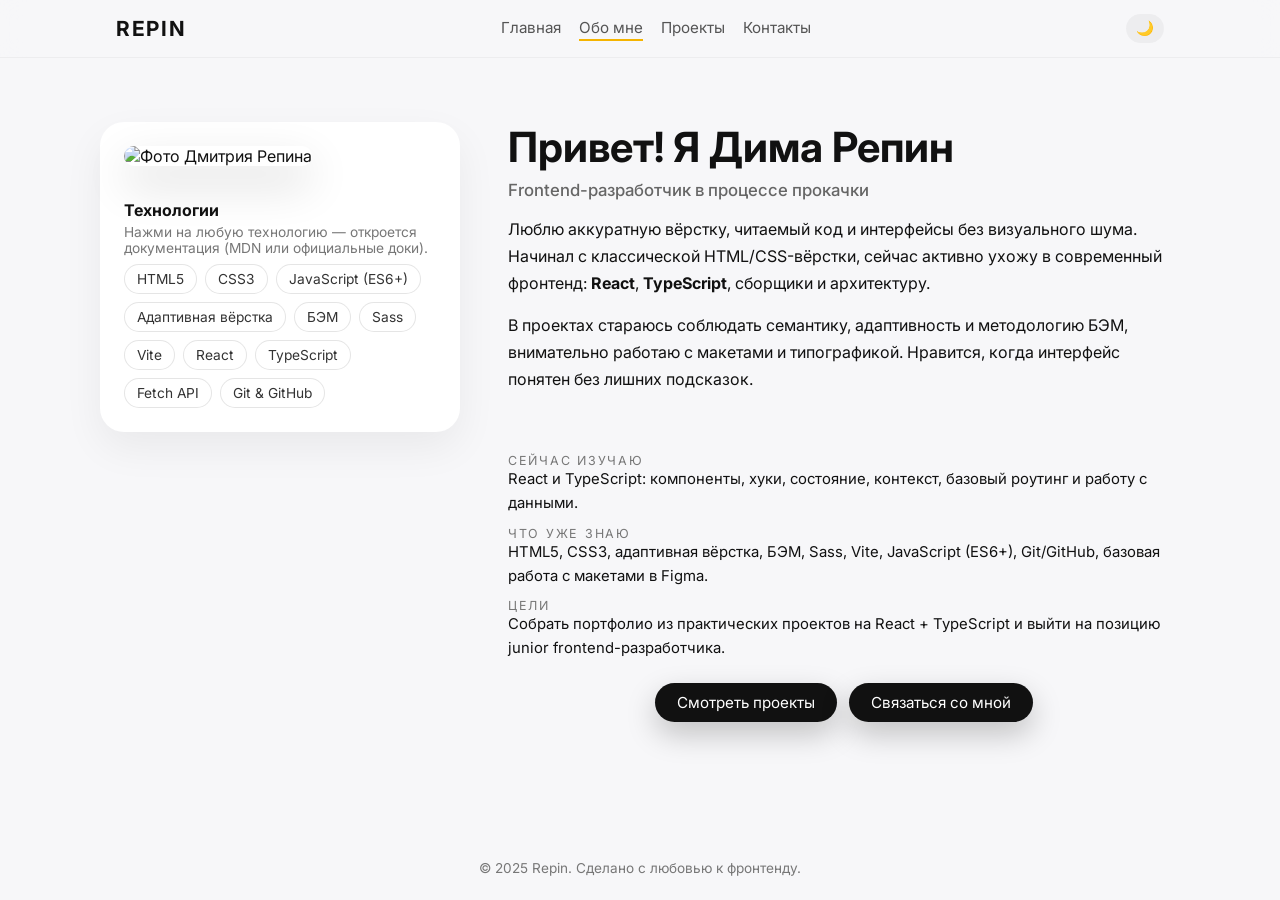
==== about.html @ 79ed7782 "Первая версия сайта + тёмная тема + адаптив" ====
<!DOCTYPE html>
<html lang="ru">
<head>
  <meta charset="UTF-8" />
  <meta name="viewport" content="width=device-width, initial-scale=1.0" />
  <title>Обо мне — Repin</title>

  <script src="script.js"></script>

  <link rel="stylesheet" href="style.css" />
  <link href="https://fonts.googleapis.com/css2?family=Inter:wght@400;600&display=swap" rel="stylesheet" />
</head>
<body>
  <header>
    <nav>
      <a href="index.html" class="logo">Repin</a>
      <div class="nav-links">
        <a href="index.html" class="nav-link">Главная</a>
        <a href="about.html" class="nav-link active">Обо мне</a>
        <a href="projects.html" class="nav-link">Проекты</a>
        <a href="contacts.html" class="nav-link">Контакты</a>
      </div>
      <button class="theme-toggle" aria-label="Переключить тему">🌙</button>
    </nav>
  </header>

  <main>
    <section class="about-section">
      <div class="about-inner">
        <!-- Левая колонка: карточка с фото и стеком -->
        <div class="about-left">
          <div class="about-card reveal">
            <div class="about-photo-wrapper">
              <img src="images/photo2.jpg" alt="Фото Дмитрия Репина" class="profile-photo" />
            </div>

            <div class="tech-block">
              <h3>Технологии</h3>
              <p class="tech-note">
                Нажми на любую технологию — откроется документация (MDN или официальные доки).
              </p>
              <ul class="tech-list">
                <li><a class="tech-pill" href="https://developer.mozilla.org/en-US/docs/Web/HTML" target="_blank">HTML5</a></li>
                <li><a class="tech-pill" href="https://developer.mozilla.org/en-US/docs/Web/CSS" target="_blank">CSS3</a></li>
                <li><a class="tech-pill" href="https://developer.mozilla.org/en-US/docs/Web/JavaScript" target="_blank">JavaScript (ES6+)</a></li>
                <li><a class="tech-pill" href="https://developer.mozilla.org/en-US/docs/Web/CSS/CSS_media_queries/Using_media_queries" target="_blank">Адаптивная вёрстка</a></li>
                <li><a class="tech-pill" href="https://en.bem.info/methodology/" target="_blank">БЭМ</a></li>
                <li><a class="tech-pill" href="https://sass-lang.com/guide" target="_blank">Sass</a></li>
                <li><a class="tech-pill" href="https://vitejs.dev/guide/" target="_blank">Vite</a></li>
                <li><a class="tech-pill" href="https://react.dev/learn" target="_blank">React</a></li>
                <li><a class="tech-pill" href="https://www.typescriptlang.org/docs/" target="_blank">TypeScript</a></li>
                <li><a class="tech-pill" href="https://developer.mozilla.org/en-US/docs/Web/API/Fetch_API" target="_blank">Fetch API</a></li>
                <li><a class="tech-pill" href="https://developer.mozilla.org/en-US/docs/Learn/Tools_and_testing/GitHub" target="_blank">Git &amp; GitHub</a></li>
              </ul>
            </div>
          </div>
        </div>

        <!-- Правая колонка: текст -->
        <div class="about-text">
          <h1 class="reveal">Привет! Я Дима Репин</h1>
          <h2 class="reveal">Frontend-разработчик в процессе прокачки</h2>

          <p class="reveal">
            Люблю аккуратную вёрстку, читаемый код и интерфейсы без визуального шума.
            Начинал с классической HTML/CSS-вёрстки, сейчас активно ухожу в
            современный фронтенд: <strong>React</strong>, <strong>TypeScript</strong>,
            сборщики и архитектуру.
          </p>

          <p class="reveal">
            В проектах стараюсь соблюдать семантику, адаптивность и методологию БЭМ,
            внимательно работаю с макетами и типографикой. Нравится, когда интерфейс
            понятен без лишних подсказок.
          </p>

          <ul class="about-list reveal">
            <li>
              <span class="about-label">Сейчас изучаю</span>
              <span class="about-value">
                React и TypeScript: компоненты, хуки, состояние, контекст,
                базовый роутинг и работу с данными.
              </span>
            </li>
            <li>
              <span class="about-label">Что уже знаю</span>
              <span class="about-value">
                HTML5, CSS3, адаптивная вёрстка, БЭМ, Sass, Vite,
                JavaScript (ES6+), Git/GitHub, базовая работа с макетами в Figma.
              </span>
            </li>
            <li>
              <span class="about-label">Цели</span>
              <span class="about-value">
                Собрать портфолио из практических проектов на React + TypeScript и выйти
                на позицию junior frontend-разработчика.
              </span>
            </li>
          </ul>

          <!-- Кнопки по центру -->
          <div class="about-actions reveal centered-actions">
            <a href="projects.html" class="btn">Смотреть проекты</a>
            <a href="contacts.html" class="btn">Связаться со мной</a>
          </div>
        </div>
      </div>
    </section>
  </main>

  <footer>
    <p>© 2025 Repin. Сделано с любовью к фронтенду.</p>
  </footer>
</body>
</html>
---- style.css ----
/* 🌿 Базовые стили */
* {
  margin: 0;
  padding: 0;
  box-sizing: border-box;
}

html {
  scroll-behavior: smooth;
}

body {
  font-family: "Inter", system-ui, -apple-system, BlinkMacSystemFont, sans-serif;
  background: #f7f7f9;
  color: #111;
  display: flex;
  flex-direction: column;
  min-height: 100vh;
  transition: background 0.5s ease, color 0.5s ease;
}

/* лёгкая смена фона при скролле */
body.scrolled {
  background: radial-gradient(circle at top, #f0f4ff 0, #f7f7f9 45%, #f7f7f9 100%);
}

/* Тёмная тема */
html.dark body {
  background: #05060a;
  color: #f5f5f5;
}

/* Контейнер */
.container {
  max-width: 1080px;
  margin: 0 auto;
  padding: 0 16px;
}

/* Шапка */
header {
  position: sticky;
  top: 0;
  z-index: 20;
  background: rgba(247, 247, 249, 0.9);
  backdrop-filter: blur(12px);
  border-bottom: 1px solid rgba(0, 0, 0, 0.04);
  transition: box-shadow 0.3s ease, background 0.3s ease, border-color 0.3s ease;
}

html.dark header {
  background: rgba(5, 6, 10, 0.9);
  border-color: rgba(255, 255, 255, 0.04);
}

header.scrolled {
  box-shadow: 0 10px 30px rgba(0, 0, 0, 0.1);
}

nav {
  max-width: 1080px;
  margin: 0 auto;
  padding: 14px 16px;
  display: flex;
  align-items: center;
  justify-content: space-between;
  gap: 12px;
}

.logo {
  font-weight: 700;
  font-size: 1.3rem;
  text-decoration: none;
  color: inherit;
  letter-spacing: 0.08em;
  text-transform: uppercase;
}

.nav-links {
  display: flex;
  gap: 18px;
  align-items: center;
}

.nav-link {
  text-decoration: none;
  color: #555;
  font-size: 0.95rem;
  position: relative;
  padding-bottom: 2px;
  transition: color 0.2s ease, opacity 0.2s ease;
}

html.dark .nav-link {
  color: #ccc;
}

.nav-link::after {
  content: "";
  position: absolute;
  left: 0;
  bottom: -2px;
  width: 0;
  height: 2px;
  background-color: #f5b400;
  transition: width 0.2s ease;
}

.nav-link:hover {
  color: #111;
}

html.dark .nav-link:hover {
  color: #fff;
}

.nav-link:hover::after,
.nav-link.active::after {
  width: 100%;
}

.theme-toggle {
  border: none;
  background: rgba(0, 0, 0, 0.04);
  border-radius: 999px;
  padding: 6px 10px;
  cursor: pointer;
  font-size: 0.9rem;
  transition: background 0.2s ease, transform 0.1s ease;
}

html.dark .theme-toggle {
  background: rgba(255, 255, 255, 0.06);
  color: #f5f5f5;
}

.theme-toggle:hover {
  transform: translateY(-1px);
}

/* Главный контент */
main {
  flex: 1;
}

/* HERO */
.hero-section {
  padding: 64px 16px 40px;
}

.hero-inner {
  max-width: 1080px;
  margin: 0 auto;
  display: grid;
  grid-template-columns: minmax(0, 1.1fr) minmax(0, 1.4fr);
  gap: 40px;
  align-items: center;
}

.hero-photo-wrapper {
  display: flex;
  justify-content: center;
}

.hero-label {
  font-size: 0.85rem;
  letter-spacing: 0.16em;
  text-transform: uppercase;
  color: #777;
  margin-bottom: 10px;
}

html.dark .hero-label {
  color: #aaa;
}

.hero-title {
  font-size: clamp(2.1rem, 3vw + 1rem, 2.8rem);
  margin-bottom: 10px;
}

.hero-subtitle {
  max-width: 560px;
  font-size: 0.98rem;
  line-height: 1.7;
  color: #555;
  margin-bottom: 20px;
}

html.dark .hero-subtitle {
  color: #cfcfcf;
}

.hero-actions {
  display: flex;
  gap: 12px;
  flex-wrap: wrap;
}

/* ОБО МНЕ СТРАНИЦА */
.about-section {
  padding: 64px 16px 48px;
}

.about-inner {
  max-width: 1080px;
  margin: 0 auto;
  display: grid;
  grid-template-columns: 360px minmax(0, 1fr);
  gap: 48px;
  align-items: flex-start;
}

.about-left {
  display: flex;
}

.about-card {
  width: 100%;
  background: #fff;
  border-radius: 24px;
  padding: 24px;
  box-shadow: 0 16px 40px rgba(0, 0, 0, 0.06);
  display: flex;
  flex-direction: column;
  gap: 18px;
}

html.dark .about-card {
  background: #11131b;
  box-shadow: 0 20px 50px rgba(0, 0, 0, 0.9);
}

.about-photo-wrapper {
  margin: 0 0 16px 0;
}

.profile-photo {
  width: 100%;
  max-width: 100%;
  border-radius: 18px;
  object-fit: cover;
  box-shadow: 0 18px 45px rgba(0, 0, 0, 0.16);
  animation: float 10s ease-in-out infinite;
}

/* лёгкая «плавающая» анимация фото */
@keyframes float {
  0%, 100% {
    transform: translateY(0);
  }
  50% {
    transform: translateY(-6px);
  }
}

.about-text h1 {
  font-size: clamp(2rem, 2.6vw + 1.3rem, 2.6rem);
  margin-bottom: 8px;
}

.about-text h2 {
  font-size: 1.05rem;
  font-weight: 500;
  color: #666;
  margin-bottom: 16px;
}

html.dark .about-text h2 {
  color: #aaa;
}

.about-text p {
  margin-bottom: 14px;
  line-height: 1.7;
}

.about-list {
  list-style: none;
  margin: 60px 0 22px;
  display: flex;
  flex-direction: column;
  gap: 10px;
}

.about-label {
  font-size: 0.78rem;
  text-transform: uppercase;
  letter-spacing: 0.14em;
  color: #777;
  display: block;
}

html.dark .about-label {
  color: #9a9a9a;
}

.about-value {
  font-size: 0.93rem;
  line-height: 1.6;
}

/* Технологии */
.tech-block h3 {
  font-size: 1rem;
  margin-bottom: 4px;
}

.tech-note {
  font-size: 0.86rem;
  color: #777;
  margin-bottom: 8px;
}

html.dark .tech-note {
  color: #b4b4b4;
}

.tech-list {
  list-style: none;
  display: flex;
  flex-wrap: wrap;
  gap: 8px;
}

.tech-pill {
  display: inline-flex;
  align-items: center;
  justify-content: center;
  padding: 6px 12px;
  border-radius: 999px;
  border: 1px solid rgba(0, 0, 0, 0.1);
  background: #fff;
  font-size: 0.86rem;
  text-decoration: none;
  color: #333;
  transition: background 0.2s ease, transform 0.1s ease, box-shadow 0.2s ease;
}

.tech-pill:hover {
  transform: translateY(-1px);
  background: #111;
  color: #fff;
  box-shadow: 0 10px 26px rgba(0, 0, 0, 0.18);
}

html.dark .tech-pill {
  background: #151720;
  border-color: rgba(255, 255, 255, 0.1);
  color: #e5e5e5;
}

html.dark .tech-pill:hover {
  background: #f5b400;
  color: #111;
}

/* Кнопки */
.btn {
  display: inline-flex;
  align-items: center;
  justify-content: center;
  padding: 10px 22px;
  border-radius: 999px;
  background: #111;
  color: #fff;
  border: none;
  text-decoration: none;
  font-size: 0.95rem;
  cursor: pointer;
  transition: transform 0.15s ease, box-shadow 0.2s ease, background 0.2s ease;
  box-shadow: 0 12px 30px rgba(0, 0, 0, 0.22);
}

.btn:hover {
  transform: translateY(-1px);
  box-shadow: 0 18px 40px rgba(0, 0, 0, 0.26);
}

html.dark .btn {
  background: #f5b400;
  color: #111;
  box-shadow: 0 12px 30px rgba(245, 180, 0, 0.35);
}

html.dark .btn:hover {
  background: #ffd35a;
}

.about-actions,
.page-actions {
  margin-top: 16px;
  display: flex;
  gap: 12px;
  flex-wrap: wrap;
}

/* центрируем кнопки на about */
.centered-actions {
  justify-content: center;
}

/* Общие заголовки */
.section-title {
  font-size: 1.7rem;
  margin-bottom: 8px;
}

.section-subtitle {
  font-size: 0.98rem;
  color: #666;
  margin-bottom: 26px;
}

html.dark .section-subtitle {
  color: #a9a9a9;
}

/* ЧЕМ МОГУ БЫТЬ ПОЛЕЗЕН */
.services-section {
  padding: 40px 0 60px;
}

.services-grid {
  display: grid;
  grid-template-columns: repeat(auto-fit, minmax(240px, 1fr));
  gap: 18px;
}

.service-card {
  background: #fff;
  border-radius: 18px;
  padding: 18px 18px 16px;
  box-shadow: 0 10px 26px rgba(0, 0, 0, 0.06);
  transition: transform 0.2s ease, box-shadow 0.2s ease, background 0.25s ease;
}

.service-card h3 {
  font-size: 1rem;
  margin-bottom: 6px;
}

.service-card p {
  font-size: 0.9rem;
  color: #555;
}

.service-card:hover {
  transform: translateY(-4px);
  box-shadow: 0 18px 40px rgba(0, 0, 0, 0.1);
}

html.dark .service-card {
  background: #11131b;
  box-shadow: 0 14px 34px rgba(0, 0, 0, 0.85);
}

html.dark .service-card p {
  color: #d1d1d1;
}

/* ПРОЕКТЫ */
.projects-section {
  padding: 64px 0 60px;
}

.projects-grid {
  max-width: 1080px;
  margin: 0 auto;
  padding: 0 16px 8px;
  display: grid;
  grid-template-columns: repeat(auto-fit, minmax(260px, 1fr));
  gap: 18px;
}

.project-card {
  background: #fff;
  border-radius: 18px;
  padding: 18px 18px 16px;
  box-shadow: 0 10px 26px rgba(0, 0, 0, 0.06);
  display: flex;
  flex-direction: column;
  gap: 8px;
  transition: transform 0.2s ease, box-shadow 0.2s ease, background 0.25s ease;
}

.project-card h3 {
  font-size: 1rem;
}

.project-card p {
  font-size: 0.9rem;
  color: #555;
}

.project-link {
  font-size: 0.9rem;
  text-decoration: none;
  color: #111;
  margin-top: 4px;
  display: inline-flex;
  align-items: center;
  gap: 6px;
}

.project-link::after {
  content: "↗";
  font-size: 0.85em;
  opacity: 0.7;
}

.project-card:hover {
  transform: translateY(-4px) translateZ(0);
  box-shadow: 0 18px 40px rgba(0, 0, 0, 0.1);
}

html.dark .project-card {
  background: #11131b;
  box-shadow: 0 14px 34px rgba(0, 0, 0, 0.85);
}

html.dark .project-card p {
  color: #d1d1d1;
}

/* КОНТАКТЫ */
.contacts-section {
  padding: 64px 0 40px;
}

.contact-form {
  display: flex;
  flex-direction: column;
  gap: 18px;
  max-width: 700px;
  margin: 26px auto 10px;
  padding: 20px 18px 18px;
  border-radius: 20px;
  background: #fff;
  box-shadow: 0 14px 34px rgba(0, 0, 0, 0.08);
  transition: transform 0.25s ease, box-shadow 0.25s ease, background 0.25s ease;
}

.contact-form.sent {
  transform: translateY(-2px);
  box-shadow: 0 20px 46px rgba(0, 0, 0, 0.12);
}

html.dark .contact-form {
  background: #10121b;
  box-shadow: 0 18px 40px rgba(0, 0, 0, 0.9);
}

.form-row {
  display: grid;
  grid-template-columns: repeat(2, minmax(0, 1fr));
  gap: 16px;
}

.form-field {
  display: flex;
  flex-direction: column;
  gap: 6px;
}

.form-field label {
  font-size: 0.85rem;
  color: #666;
}

html.dark .form-field label {
  color: #b9b9b9;
}

input,
textarea,
select {
  font-family: inherit;
  font-size: 0.95rem;
  padding: 9px 11px;
  border-radius: 12px;
  border: 1px solid rgba(0, 0, 0, 0.08);
  background: #fafafa;
  outline: none;
  transition: border-color 0.18s ease, box-shadow 0.18s ease, background 0.18s ease, transform 0.1s ease;
}

textarea {
  resize: vertical;
  min-height: 150px;
}

html.dark input,
html.dark textarea,
html.dark select {
  background: #171a24;
  border-color: rgba(255, 255, 255, 0.06);
  color: #f5f5f5;
}

input:focus,
textarea:focus,
select:focus {
  border-color: #f5b400;
  box-shadow: 0 0 0 1px rgba(245, 180, 0, 0.4);
  transform: translateY(-1px);
}

/* чекбокс и футер формы */
.form-footer {
  display: flex;
  justify-content: space-between;
  gap: 14px;
  align-items: center;
  flex-wrap: wrap;
  margin-top: 4px;
}

.checkbox-label {
  display: inline-flex;
  align-items: center;
  gap: 8px;
  font-size: 0.85rem;
  color: #666;
}

html.dark .checkbox-label {
  color: #bcbcbc;
}

.checkbox-label input {
  width: 16px;
  height: 16px;
  margin: 0;
}

.form-status {
  font-size: 0.86rem;
  color: #0a7c3a;
  min-height: 1em;
  margin-top: -4px;
}

html.dark .form-status {
  color: #6de39b;
}

/* Соцсети */
.social-links {
  margin-top: 24px;
  display: flex;
  gap: 14px;
  flex-wrap: wrap;
  justify-content: center;
}

.social-links a {
  font-size: 0.92rem;
  text-decoration: none;
  color: #555;
  padding: 6px 10px;
  border-radius: 999px;
  border: 1px solid rgba(0, 0, 0, 0.06);
  transition: background 0.2s ease, transform 0.1s ease, border-color 0.2s ease;
}

.social-links a:hover {
  background: #111;
  color: #fff;
  transform: translateY(-1px);
  border-color: transparent;
}

html.dark .social-links a {
  color: #d4d4d4;
  border-color: rgba(255, 255, 255, 0.07);
}

html.dark .social-links a:hover {
  background: #f5b400;
  color: #111;
}

/* Подвал */
footer {
  padding: 20px 16px 24px;
  text-align: center;
  font-size: 0.85rem;
  color: #777;
}

html.dark footer {
  color: #9d9d9d;
}

/* Reveal-анимация (минималистичная) */
.reveal {
  opacity: 0;
  transform: translateY(16px);
  transition: opacity 0.5s ease-out, transform 0.5s ease-out;
}

.reveal.visible {
  opacity: 1;
  transform: translateY(0);
}

/* Адаптив */
@media (max-width: 900px) {
  .about-inner,
  .hero-inner {
    grid-template-columns: minmax(0, 1fr);
    text-align: left;
  }

  .about-left {
    order: -1;
  }

  .profile-photo {
    margin-bottom: 10px;
  }
}

@media (max-width: 720px) {
  nav {
    padding-inline: 10px;
  }

  .nav-links {
    gap: 12px;
    flex-wrap: wrap;
    justify-content: flex-end;
  }

  .hero-section {
    padding-top: 52px;
  }

  .hero-subtitle {
    max-width: 100%;
  }

  .projects-grid {
    padding-inline: 12px;
  }

  .contact-form {
    padding-inline: 14px;
  }

  .form-row {
    grid-template-columns: minmax(0, 1fr);
  }

  /* было align-items: flex-start; — меняем на центр + растягиваем кнопку */
  .form-footer {
    flex-direction: column;
    align-items: center;
    width: 100%;
  }

  .form-footer .btn {
    width: 100%;          /* кнопка во всю ширину формы */
    justify-content: center;
  }
  .page-actions {
    display: flex;
    justify-content: center;
    width: 100%;
    padding: 0 10px;
  }

  .page-actions .btn {
    width: 100%;
    justify-content: center;
  }
}
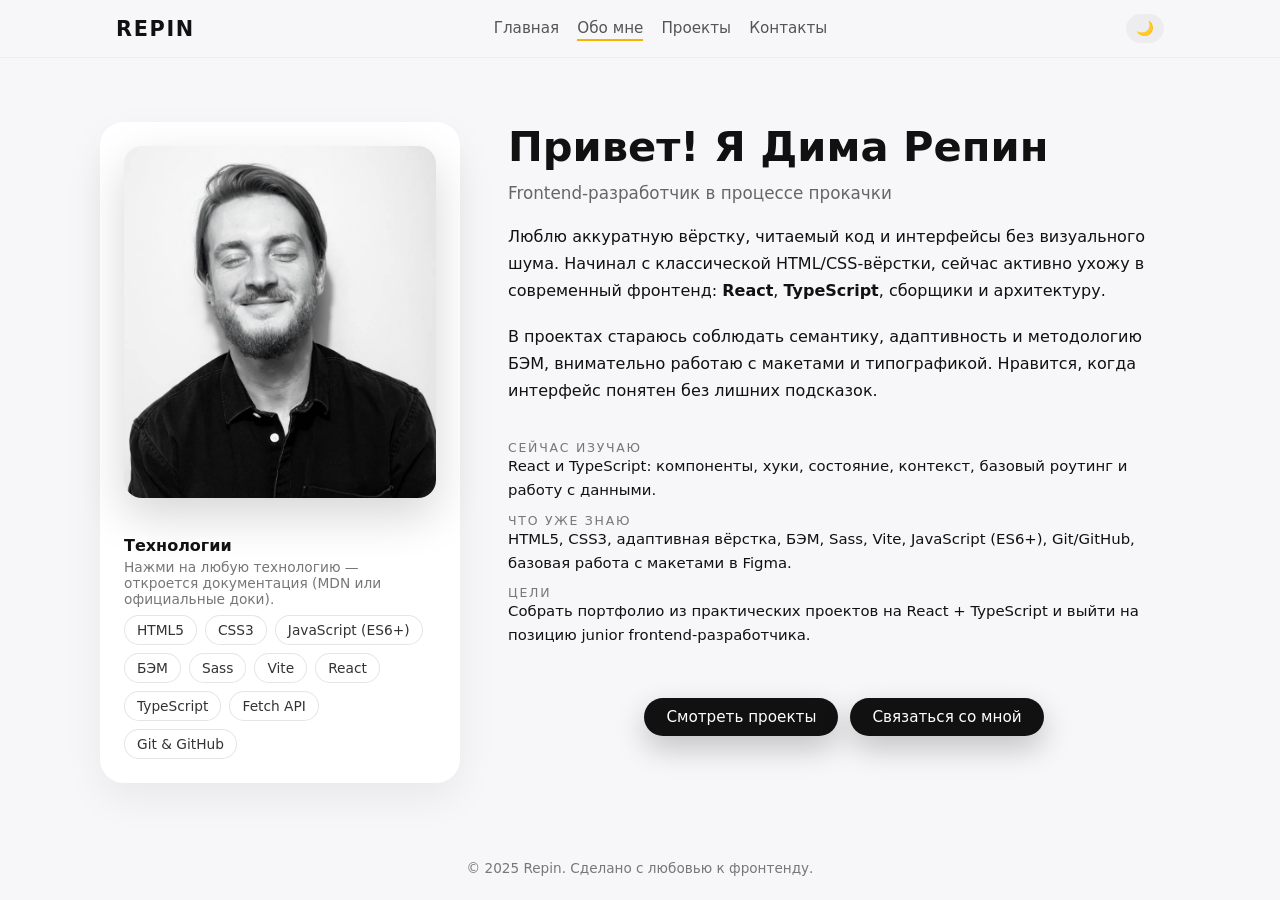
==== commit 5cb43340: "fix: unify button layout across pages and center project action button" ====
--- a/about.html
+++ b/about.html
@@ -2,18 +2,26 @@
 <html lang="ru">
 <head>
   <meta charset="UTF-8" />
-  <meta name="viewport" content="width=device-width, initial-scale=1.0" />
   <title>Обо мне — Repin</title>
+  <meta name="viewport" content="width=device-width, initial-scale=1" />
 
-  <script src="script.js"></script>
+  <script>
+    (function () {
+      try {
+        const stored = localStorage.getItem('theme');
+        if (stored === 'dark') {
+          document.documentElement.classList.add('dark');
+        }
+      } catch (e) {}
+    })();
+  </script>
 
   <link rel="stylesheet" href="style.css" />
-  <link href="https://fonts.googleapis.com/css2?family=Inter:wght@400;600&display=swap" rel="stylesheet" />
 </head>
 <body>
   <header>
     <nav>
-      <a href="index.html" class="logo">Repin</a>
+      <a href="index.html" class="logo">REPIN</a>
       <div class="nav-links">
         <a href="index.html" class="nav-link">Главная</a>
         <a href="about.html" class="nav-link active">Обо мне</a>
@@ -27,79 +35,67 @@
   <main>
     <section class="about-section">
       <div class="about-inner">
-        <!-- Левая колонка: карточка с фото и стеком -->
         <div class="about-left">
-          <div class="about-card reveal">
+          <div class="about-card">
             <div class="about-photo-wrapper">
-              <img src="images/photo2.jpg" alt="Фото Дмитрия Репина" class="profile-photo" />
+              <img src="images/photo2.jpg" alt="Дима Репин" class="profile-photo" />
             </div>
 
             <div class="tech-block">
               <h3>Технологии</h3>
-              <p class="tech-note">
-                Нажми на любую технологию — откроется документация (MDN или официальные доки).
-              </p>
+              <p class="tech-note">Нажми на любую технологию — откроется документация (MDN или официальные доки).</p>
               <ul class="tech-list">
-                <li><a class="tech-pill" href="https://developer.mozilla.org/en-US/docs/Web/HTML" target="_blank">HTML5</a></li>
-                <li><a class="tech-pill" href="https://developer.mozilla.org/en-US/docs/Web/CSS" target="_blank">CSS3</a></li>
-                <li><a class="tech-pill" href="https://developer.mozilla.org/en-US/docs/Web/JavaScript" target="_blank">JavaScript (ES6+)</a></li>
-                <li><a class="tech-pill" href="https://developer.mozilla.org/en-US/docs/Web/CSS/CSS_media_queries/Using_media_queries" target="_blank">Адаптивная вёрстка</a></li>
-                <li><a class="tech-pill" href="https://en.bem.info/methodology/" target="_blank">БЭМ</a></li>
-                <li><a class="tech-pill" href="https://sass-lang.com/guide" target="_blank">Sass</a></li>
-                <li><a class="tech-pill" href="https://vitejs.dev/guide/" target="_blank">Vite</a></li>
-                <li><a class="tech-pill" href="https://react.dev/learn" target="_blank">React</a></li>
-                <li><a class="tech-pill" href="https://www.typescriptlang.org/docs/" target="_blank">TypeScript</a></li>
-                <li><a class="tech-pill" href="https://developer.mozilla.org/en-US/docs/Web/API/Fetch_API" target="_blank">Fetch API</a></li>
-                <li><a class="tech-pill" href="https://developer.mozilla.org/en-US/docs/Learn/Tools_and_testing/GitHub" target="_blank">Git &amp; GitHub</a></li>
+                <li><a class="tech-pill" href="https://developer.mozilla.org/ru/docs/Web/HTML" target="_blank" rel="noreferrer">HTML5</a></li>
+                <li><a class="tech-pill" href="https://developer.mozilla.org/ru/docs/Web/CSS" target="_blank" rel="noreferrer">CSS3</a></li>
+                <li><a class="tech-pill" href="https://developer.mozilla.org/ru/docs/Web/JavaScript" target="_blank" rel="noreferrer">JavaScript (ES6+)</a></li>
+                <li><a class="tech-pill" href="https://en.bem.info/methodology/" target="_blank" rel="noreferrer">БЭМ</a></li>
+                <li><a class="tech-pill" href="https://sass-lang.com/guide/" target="_blank" rel="noreferrer">Sass</a></li>
+                <li><a class="tech-pill" href="https://vitejs.dev/guide/" target="_blank" rel="noreferrer">Vite</a></li>
+                <li><a class="tech-pill" href="https://react.dev/learn" target="_blank" rel="noreferrer">React</a></li>
+                <li><a class="tech-pill" href="https://www.typescriptlang.org/docs/handbook/intro.html" target="_blank" rel="noreferrer">TypeScript</a></li>
+                <li><a class="tech-pill" href="https://developer.mozilla.org/ru/docs/Web/API/Fetch_API" target="_blank" rel="noreferrer">Fetch API</a></li>
+                <li><a class="tech-pill" href="https://docs.github.com" target="_blank" rel="noreferrer">Git &amp; GitHub</a></li>
               </ul>
             </div>
           </div>
         </div>
 
-        <!-- Правая колонка: текст -->
         <div class="about-text">
           <h1 class="reveal">Привет! Я Дима Репин</h1>
           <h2 class="reveal">Frontend-разработчик в процессе прокачки</h2>
 
           <p class="reveal">
-            Люблю аккуратную вёрстку, читаемый код и интерфейсы без визуального шума.
-            Начинал с классической HTML/CSS-вёрстки, сейчас активно ухожу в
-            современный фронтенд: <strong>React</strong>, <strong>TypeScript</strong>,
-            сборщики и архитектуру.
+            Люблю аккуратную вёрстку, читаемый код и интерфейсы без визуального шума. Начинал с классической HTML/CSS-вёрстки,
+            сейчас активно ухожу в современный фронтенд: <strong>React</strong>, <strong>TypeScript</strong>, сборщики и архитектуру.
           </p>
 
           <p class="reveal">
-            В проектах стараюсь соблюдать семантику, адаптивность и методологию БЭМ,
-            внимательно работаю с макетами и типографикой. Нравится, когда интерфейс
-            понятен без лишних подсказок.
+            В проектах стараюсь соблюдать семантику, адаптивность и методологию БЭМ, внимательно работаю с макетами и типографикой.
+            Нравится, когда интерфейс понятен без лишних подсказок.
           </p>
 
-          <ul class="about-list reveal">
-            <li>
+          <ul class="about-list">
+            <li class="reveal">
               <span class="about-label">Сейчас изучаю</span>
               <span class="about-value">
-                React и TypeScript: компоненты, хуки, состояние, контекст,
-                базовый роутинг и работу с данными.
+                React и TypeScript: компоненты, хуки, состояние, контекст, базовый роутинг и работу с данными.
               </span>
             </li>
-            <li>
+            <li class="reveal">
               <span class="about-label">Что уже знаю</span>
               <span class="about-value">
-                HTML5, CSS3, адаптивная вёрстка, БЭМ, Sass, Vite,
-                JavaScript (ES6+), Git/GitHub, базовая работа с макетами в Figma.
+                HTML5, CSS3, адаптивная вёрстка, БЭМ, Sass, Vite, JavaScript (ES6+), Git/GitHub, базовая работа с макетами в Figma.
               </span>
             </li>
-            <li>
+            <li class="reveal">
               <span class="about-label">Цели</span>
               <span class="about-value">
-                Собрать портфолио из практических проектов на React + TypeScript и выйти
-                на позицию junior frontend-разработчика.
+                Собрать портфолио из практических проектов на React + TypeScript и выйти на позицию junior frontend-разработчика.
               </span>
             </li>
           </ul>
 
-          <!-- Кнопки по центру -->
-          <div class="about-actions reveal centered-actions">
+          <div class="about-actions reveal">
             <a href="projects.html" class="btn">Смотреть проекты</a>
             <a href="contacts.html" class="btn">Связаться со мной</a>
           </div>
@@ -109,7 +105,9 @@
   </main>
 
   <footer>
-    <p>© 2025 Repin. Сделано с любовью к фронтенду.</p>
+    © 2025 Repin. Сделано с любовью к фронтенду.
   </footer>
+
+  <script src="script.js"></script>
 </body>
 </html>
--- a/style.css
+++ b/style.css
@@ -67,6 +67,7 @@
   gap: 12px;
 }
 
+/* Логотип — текст REPIN */
 .logo {
   font-weight: 700;
   font-size: 1.3rem;
@@ -76,6 +77,7 @@
   text-transform: uppercase;
 }
 
+/* Навигация */
 .nav-links {
   display: flex;
   gap: 18px;
@@ -119,6 +121,7 @@
   width: 100%;
 }
 
+/* Переключатель темы */
 .theme-toggle {
   border: none;
   background: rgba(0, 0, 0, 0.04);
@@ -197,7 +200,12 @@
   flex-wrap: wrap;
 }
 
-/* ОБО МНЕ СТРАНИЦА */
+/* Нижний блок с кнопками для адаптива (по умолчанию скрыт) */
+.hero-actions-bottom {
+  display: none;
+}
+
+/* ОБО МНЕ */
 .about-section {
   padding: 64px 16px 48px;
 }
@@ -254,6 +262,11 @@
   }
 }
 
+.about-text {
+  display: grid;
+  gap: 4px;
+}
+
 .about-text h1 {
   font-size: clamp(2rem, 2.6vw + 1.3rem, 2.6rem);
   margin-bottom: 8px;
@@ -277,7 +290,7 @@
 
 .about-list {
   list-style: none;
-  margin: 60px 0 22px;
+  margin: 18px 0 22px;
   display: flex;
   flex-direction: column;
   gap: 10px;
@@ -298,6 +311,11 @@
 .about-value {
   font-size: 0.93rem;
   line-height: 1.6;
+}
+
+/* если остался about-mark в HTML — скрываем */
+.about-mark {
+  display: none;
 }
 
 /* Технологии */
@@ -389,15 +407,16 @@
 
 .about-actions,
 .page-actions {
-  margin-top: 16px;
+  margin-top: 24px;
   display: flex;
   gap: 12px;
   flex-wrap: wrap;
-}
-
-/* центрируем кнопки на about */
-.centered-actions {
-  justify-content: center;
+  justify-content: center;      /* центрируем и about, и projects */
+}
+.projects-section .page-actions {
+  margin-top: 32px;
+  margin-bottom: 40px;
+  width: 100%;
 }
 
 /* Общие заголовки */
@@ -501,6 +520,7 @@
   display: inline-flex;
   align-items: center;
   gap: 6px;
+  font-weight: 500;
 }
 
 .project-link::after {
@@ -521,6 +541,17 @@
 
 html.dark .project-card p {
   color: #d1d1d1;
+}
+
+/* ссылки в тёмной теме — заметные */
+html.dark .project-link {
+  color: #ffffff;
+  opacity: 0.9;
+}
+
+html.dark .project-link:hover {
+  color: #ffd86b;
+  opacity: 1;
 }
 
 /* КОНТАКТЫ */
@@ -693,7 +724,7 @@
   color: #9d9d9d;
 }
 
-/* Reveal-анимация (минималистичная) */
+/* Reveal-анимация */
 .reveal {
   opacity: 0;
   transform: translateY(16px);
@@ -705,7 +736,7 @@
   transform: translateY(0);
 }
 
-/* Адаптив */
+/* Адаптив ≤ 900px (планшеты + мобилки) */
 @media (max-width: 900px) {
   .about-inner,
   .hero-inner {
@@ -720,27 +751,104 @@
   .profile-photo {
     margin-bottom: 10px;
   }
-}
-
+
+  /* Шапка: логотип по центру, меню снизу, тема справа */
+  nav {
+    width: 100%;
+    padding: 14px 14px 8px;
+    display: flex;
+    flex-direction: column;
+    align-items: center;
+    position: relative;
+    gap: 6px;
+  }
+
+  .logo {
+    order: 1;
+    margin: 0 auto;
+    text-align: center;
+  }
+
+  .theme-toggle {
+    order: 2;
+    position: absolute;
+    top: 10px;
+    right: 14px;
+    margin: 0;
+  }
+
+  .nav-links {
+    order: 3;
+    width: 100%;
+    display: flex;
+    justify-content: center;
+    gap: 20px;
+    margin-top: 6px;
+    flex-wrap: wrap;
+  }
+
+  .nav-link {
+    font-size: 1.05rem;
+  }
+
+  /* на планшетах и мобилках верхний блок кнопок на главной прячем */
+  .hero-section .hero-actions {
+    display: none;
+  }
+
+  /* и показываем нижний блок после "Чем могу быть полезен" */
+  .hero-actions-bottom {
+    display: flex;
+    justify-content: center;
+    flex-wrap: wrap;
+    gap: 14px;
+    margin: 24px auto 32px;
+    padding: 0 16px;
+    max-width: 1080px;
+  }
+
+  .hero-actions-bottom .btn {
+    width: 100%;
+    max-width: 320px;
+    justify-content: center;
+    text-align: center;
+  }
+
+  /* about — кнопки как на других страницах */
+  .about-actions {
+    display: flex;
+    flex-direction: column;
+    align-items: center;
+    gap: 14px;
+    width: 100%;
+    margin-top: 28px;
+  }
+
+  .about-actions .btn {
+    width: 100%;
+    max-width: 320px;
+    justify-content: center;
+  }
+
+  /* страница проектов — такая же кнопка */
+  .page-actions {
+    display: flex;
+    justify-content: center;
+    width: 100%;
+    padding: 0 16px;
+    margin: 28px 0 40px;
+  }
+
+  .page-actions .btn {
+    width: 100%;
+    max-width: 320px;
+    justify-content: center;
+    text-align: center;
+  }
+}
+
+/* Адаптив ≤ 720px (телефоны) */
 @media (max-width: 720px) {
-  nav {
-    padding-inline: 10px;
-  }
-
-  .nav-links {
-    gap: 12px;
-    flex-wrap: wrap;
-    justify-content: flex-end;
-  }
-
-  .hero-section {
-    padding-top: 52px;
-  }
-
-  .hero-subtitle {
-    max-width: 100%;
-  }
-
   .projects-grid {
     padding-inline: 12px;
   }
@@ -753,7 +861,7 @@
     grid-template-columns: minmax(0, 1fr);
   }
 
-  /* было align-items: flex-start; — меняем на центр + растягиваем кнопку */
+  /* форма: кнопка отправки по центру и на всю ширину */
   .form-footer {
     flex-direction: column;
     align-items: center;
@@ -761,17 +869,6 @@
   }
 
   .form-footer .btn {
-    width: 100%;          /* кнопка во всю ширину формы */
-    justify-content: center;
-  }
-  .page-actions {
-    display: flex;
-    justify-content: center;
-    width: 100%;
-    padding: 0 10px;
-  }
-
-  .page-actions .btn {
     width: 100%;
     justify-content: center;
   }
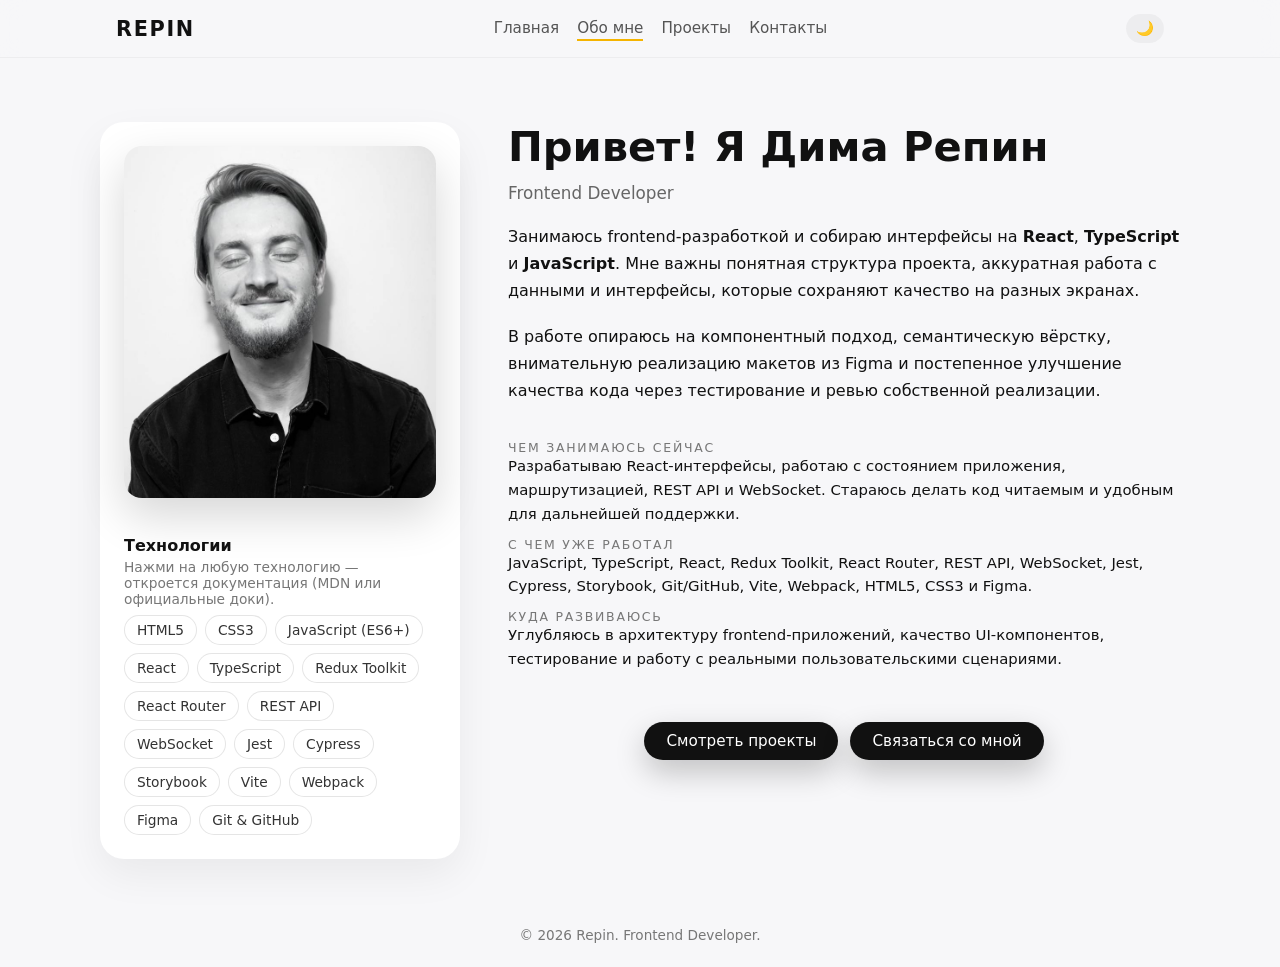
==== commit f066f5ad: "refactor portfolio content and cleanup" ====
--- a/about.html
+++ b/about.html
@@ -48,12 +48,18 @@
                 <li><a class="tech-pill" href="https://developer.mozilla.org/ru/docs/Web/HTML" target="_blank" rel="noreferrer">HTML5</a></li>
                 <li><a class="tech-pill" href="https://developer.mozilla.org/ru/docs/Web/CSS" target="_blank" rel="noreferrer">CSS3</a></li>
                 <li><a class="tech-pill" href="https://developer.mozilla.org/ru/docs/Web/JavaScript" target="_blank" rel="noreferrer">JavaScript (ES6+)</a></li>
-                <li><a class="tech-pill" href="https://en.bem.info/methodology/" target="_blank" rel="noreferrer">БЭМ</a></li>
-                <li><a class="tech-pill" href="https://sass-lang.com/guide/" target="_blank" rel="noreferrer">Sass</a></li>
-                <li><a class="tech-pill" href="https://vitejs.dev/guide/" target="_blank" rel="noreferrer">Vite</a></li>
                 <li><a class="tech-pill" href="https://react.dev/learn" target="_blank" rel="noreferrer">React</a></li>
                 <li><a class="tech-pill" href="https://www.typescriptlang.org/docs/handbook/intro.html" target="_blank" rel="noreferrer">TypeScript</a></li>
-                <li><a class="tech-pill" href="https://developer.mozilla.org/ru/docs/Web/API/Fetch_API" target="_blank" rel="noreferrer">Fetch API</a></li>
+                <li><a class="tech-pill" href="https://redux-toolkit.js.org/" target="_blank" rel="noreferrer">Redux Toolkit</a></li>
+                <li><a class="tech-pill" href="https://reactrouter.com/" target="_blank" rel="noreferrer">React Router</a></li>
+                <li><a class="tech-pill" href="https://developer.mozilla.org/ru/docs/Web/API/Fetch_API" target="_blank" rel="noreferrer">REST API</a></li>
+                <li><a class="tech-pill" href="https://developer.mozilla.org/en-US/docs/Web/API/WebSockets_API" target="_blank" rel="noreferrer">WebSocket</a></li>
+                <li><a class="tech-pill" href="https://jestjs.io/docs/getting-started" target="_blank" rel="noreferrer">Jest</a></li>
+                <li><a class="tech-pill" href="https://docs.cypress.io/" target="_blank" rel="noreferrer">Cypress</a></li>
+                <li><a class="tech-pill" href="https://storybook.js.org/docs" target="_blank" rel="noreferrer">Storybook</a></li>
+                <li><a class="tech-pill" href="https://vitejs.dev/guide/" target="_blank" rel="noreferrer">Vite</a></li>
+                <li><a class="tech-pill" href="https://webpack.js.org/concepts/" target="_blank" rel="noreferrer">Webpack</a></li>
+                <li><a class="tech-pill" href="https://www.figma.com/" target="_blank" rel="noreferrer">Figma</a></li>
                 <li><a class="tech-pill" href="https://docs.github.com" target="_blank" rel="noreferrer">Git &amp; GitHub</a></li>
               </ul>
             </div>
@@ -62,35 +68,39 @@
 
         <div class="about-text">
           <h1 class="reveal">Привет! Я Дима Репин</h1>
-          <h2 class="reveal">Frontend-разработчик в процессе прокачки</h2>
+          <h2 class="reveal">Frontend Developer</h2>
 
           <p class="reveal">
-            Люблю аккуратную вёрстку, читаемый код и интерфейсы без визуального шума. Начинал с классической HTML/CSS-вёрстки,
-            сейчас активно ухожу в современный фронтенд: <strong>React</strong>, <strong>TypeScript</strong>, сборщики и архитектуру.
+            Занимаюсь frontend-разработкой и собираю интерфейсы на <strong>React</strong>, <strong>TypeScript</strong> и
+            <strong>JavaScript</strong>. Мне важны понятная структура проекта, аккуратная работа с данными и интерфейсы,
+            которые сохраняют качество на разных экранах.
           </p>
 
           <p class="reveal">
-            В проектах стараюсь соблюдать семантику, адаптивность и методологию БЭМ, внимательно работаю с макетами и типографикой.
-            Нравится, когда интерфейс понятен без лишних подсказок.
+            В работе опираюсь на компонентный подход, семантическую вёрстку, внимательную реализацию макетов из Figma и
+            постепенное улучшение качества кода через тестирование и ревью собственной реализации.
           </p>
 
           <ul class="about-list">
             <li class="reveal">
-              <span class="about-label">Сейчас изучаю</span>
+              <span class="about-label">Чем занимаюсь сейчас</span>
               <span class="about-value">
-                React и TypeScript: компоненты, хуки, состояние, контекст, базовый роутинг и работу с данными.
+                Разрабатываю React-интерфейсы, работаю с состоянием приложения, маршрутизацией, REST API и WebSocket.
+                Стараюсь делать код читаемым и удобным для дальнейшей поддержки.
               </span>
             </li>
             <li class="reveal">
-              <span class="about-label">Что уже знаю</span>
+              <span class="about-label">С чем уже работал</span>
               <span class="about-value">
-                HTML5, CSS3, адаптивная вёрстка, БЭМ, Sass, Vite, JavaScript (ES6+), Git/GitHub, базовая работа с макетами в Figma.
+                JavaScript, TypeScript, React, Redux Toolkit, React Router, REST API, WebSocket, Jest, Cypress, Storybook,
+                Git/GitHub, Vite, Webpack, HTML5, CSS3 и Figma.
               </span>
             </li>
             <li class="reveal">
-              <span class="about-label">Цели</span>
+              <span class="about-label">Куда развиваюсь</span>
               <span class="about-value">
-                Собрать портфолио из практических проектов на React + TypeScript и выйти на позицию junior frontend-разработчика.
+                Углубляюсь в архитектуру frontend-приложений, качество UI-компонентов, тестирование и работу с реальными
+                пользовательскими сценариями.
               </span>
             </li>
           </ul>
@@ -105,7 +115,7 @@
   </main>
 
   <footer>
-    © 2025 Repin. Сделано с любовью к фронтенду.
+    © 2026 Repin. Frontend Developer.
   </footer>
 
   <script src="script.js"></script>
--- a/style.css
+++ b/style.css
@@ -1,4 +1,3 @@
-/* 🌿 Базовые стили */
 * {
   margin: 0;
   padding: 0;
@@ -19,25 +18,21 @@
   transition: background 0.5s ease, color 0.5s ease;
 }
 
-/* лёгкая смена фона при скролле */
 body.scrolled {
   background: radial-gradient(circle at top, #f0f4ff 0, #f7f7f9 45%, #f7f7f9 100%);
 }
 
-/* Тёмная тема */
 html.dark body {
   background: #05060a;
   color: #f5f5f5;
 }
 
-/* Контейнер */
 .container {
   max-width: 1080px;
   margin: 0 auto;
   padding: 0 16px;
 }
 
-/* Шапка */
 header {
   position: sticky;
   top: 0;
@@ -67,7 +62,6 @@
   gap: 12px;
 }
 
-/* Логотип — текст REPIN */
 .logo {
   font-weight: 700;
   font-size: 1.3rem;
@@ -77,7 +71,6 @@
   text-transform: uppercase;
 }
 
-/* Навигация */
 .nav-links {
   display: flex;
   gap: 18px;
@@ -121,7 +114,6 @@
   width: 100%;
 }
 
-/* Переключатель темы */
 .theme-toggle {
   border: none;
   background: rgba(0, 0, 0, 0.04);
@@ -141,12 +133,10 @@
   transform: translateY(-1px);
 }
 
-/* Главный контент */
 main {
   flex: 1;
 }
 
-/* HERO */
 .hero-section {
   padding: 64px 16px 40px;
 }
@@ -200,12 +190,10 @@
   flex-wrap: wrap;
 }
 
-/* Нижний блок с кнопками для адаптива (по умолчанию скрыт) */
 .hero-actions-bottom {
   display: none;
 }
 
-/* ОБО МНЕ */
 .about-section {
   padding: 64px 16px 48px;
 }
@@ -252,7 +240,6 @@
   animation: float 10s ease-in-out infinite;
 }
 
-/* лёгкая «плавающая» анимация фото */
 @keyframes float {
   0%, 100% {
     transform: translateY(0);
@@ -313,12 +300,6 @@
   line-height: 1.6;
 }
 
-/* если остался about-mark в HTML — скрываем */
-.about-mark {
-  display: none;
-}
-
-/* Технологии */
 .tech-block h3 {
   font-size: 1rem;
   margin-bottom: 4px;
@@ -373,7 +354,6 @@
   color: #111;
 }
 
-/* Кнопки */
 .btn {
   display: inline-flex;
   align-items: center;
@@ -411,7 +391,7 @@
   display: flex;
   gap: 12px;
   flex-wrap: wrap;
-  justify-content: center;      /* центрируем и about, и projects */
+  justify-content: center;
 }
 .projects-section .page-actions {
   margin-top: 32px;
@@ -419,7 +399,6 @@
   width: 100%;
 }
 
-/* Общие заголовки */
 .section-title {
   font-size: 1.7rem;
   margin-bottom: 8px;
@@ -435,7 +414,6 @@
   color: #a9a9a9;
 }
 
-/* ЧЕМ МОГУ БЫТЬ ПОЛЕЗЕН */
 .services-section {
   padding: 40px 0 60px;
 }
@@ -478,9 +456,19 @@
   color: #d1d1d1;
 }
 
-/* ПРОЕКТЫ */
 .projects-section {
   padding: 64px 0 60px;
+}
+
+.projects-section .section-title,
+.projects-section .section-subtitle {
+  text-align: center;
+  margin-left: auto;
+  margin-right: auto;
+}
+
+.projects-section .section-subtitle {
+  max-width: 680px;
 }
 
 .projects-grid {
@@ -500,6 +488,7 @@
   display: flex;
   flex-direction: column;
   gap: 8px;
+  min-height: 100%;
   transition: transform 0.2s ease, box-shadow 0.2s ease, background 0.25s ease;
 }
 
@@ -510,17 +499,48 @@
 .project-card p {
   font-size: 0.9rem;
   color: #555;
+  line-height: 1.55;
+}
+
+.project-tech {
+  list-style: none;
+  display: flex;
+  flex-wrap: wrap;
+  gap: 8px;
+  margin: 6px 0 4px;
+}
+
+.project-tech li {
+  padding: 5px 9px;
+  border-radius: 999px;
+  background: rgba(245, 180, 0, 0.12);
+  color: #57420a;
+  font-size: 0.78rem;
+  line-height: 1;
+}
+
+.project-actions {
+  display: flex;
+  gap: 10px;
+  flex-wrap: wrap;
+  margin-top: auto;
+  padding-top: 8px;
 }
 
 .project-link {
   font-size: 0.9rem;
   text-decoration: none;
-  color: #111;
-  margin-top: 4px;
+  color: #fff;
+  background: #111;
+  border: 1px solid #111;
+  border-radius: 999px;
+  padding: 8px 14px;
   display: inline-flex;
   align-items: center;
-  gap: 6px;
+  justify-content: center;
+  gap: 5px;
   font-weight: 500;
+  transition: transform 0.15s ease, background 0.2s ease, color 0.2s ease, border-color 0.2s ease;
 }
 
 .project-link::after {
@@ -529,6 +549,19 @@
   opacity: 0.7;
 }
 
+.project-link:hover {
+  transform: translateY(-1px);
+  background: #f5b400;
+  border-color: #f5b400;
+  color: #111;
+}
+
+.project-link-secondary {
+  color: #111;
+  background: transparent;
+  border-color: rgba(0, 0, 0, 0.14);
+}
+
 .project-card:hover {
   transform: translateY(-4px) translateZ(0);
   box-shadow: 0 18px 40px rgba(0, 0, 0, 0.1);
@@ -543,156 +576,97 @@
   color: #d1d1d1;
 }
 
-/* ссылки в тёмной теме — заметные */
+html.dark .project-tech li {
+  background: rgba(245, 180, 0, 0.18);
+  color: #ffd86b;
+}
+
 html.dark .project-link {
-  color: #ffffff;
-  opacity: 0.9;
+  background: #f5b400;
+  border-color: #f5b400;
+  color: #111;
 }
 
 html.dark .project-link:hover {
-  color: #ffd86b;
-  opacity: 1;
-}
-
-/* КОНТАКТЫ */
+  background: #ffd35a;
+  border-color: #ffd35a;
+}
+
+html.dark .project-link-secondary {
+  background: transparent;
+  border-color: rgba(255, 255, 255, 0.14);
+  color: #f5f5f5;
+}
+
+html.dark .project-link-secondary:hover {
+  color: #111;
+  background: #ffd35a;
+}
+
+.projects-subheading {
+  margin: 34px 0 18px;
+  font-size: 1.15rem;
+  text-align: center;
+}
+
+.projects-grid-secondary .project-card {
+  opacity: 0.96;
+}
+
+.contacts-section .section-title {
+  text-align: center;
+  margin-bottom: 10px;
+}
+
+.contacts-section .section-subtitle {
+  text-align: center;
+  margin-bottom: 26px;
+}
+
 .contacts-section {
   padding: 64px 0 40px;
 }
 
-.contact-form {
-  display: flex;
-  flex-direction: column;
-  gap: 18px;
-  max-width: 700px;
-  margin: 26px auto 10px;
-  padding: 20px 18px 18px;
-  border-radius: 20px;
-  background: #fff;
-  box-shadow: 0 14px 34px rgba(0, 0, 0, 0.08);
-  transition: transform 0.25s ease, box-shadow 0.25s ease, background 0.25s ease;
-}
-
-.contact-form.sent {
-  transform: translateY(-2px);
-  box-shadow: 0 20px 46px rgba(0, 0, 0, 0.12);
-}
-
-html.dark .contact-form {
-  background: #10121b;
-  box-shadow: 0 18px 40px rgba(0, 0, 0, 0.9);
-}
-
-.form-row {
-  display: grid;
-  grid-template-columns: repeat(2, minmax(0, 1fr));
-  gap: 16px;
-}
-
-.form-field {
-  display: flex;
-  flex-direction: column;
-  gap: 6px;
-}
-
-.form-field label {
-  font-size: 0.85rem;
-  color: #666;
-}
-
-html.dark .form-field label {
-  color: #b9b9b9;
-}
-
-input,
-textarea,
-select {
-  font-family: inherit;
-  font-size: 0.95rem;
-  padding: 9px 11px;
-  border-radius: 12px;
-  border: 1px solid rgba(0, 0, 0, 0.08);
-  background: #fafafa;
-  outline: none;
-  transition: border-color 0.18s ease, box-shadow 0.18s ease, background 0.18s ease, transform 0.1s ease;
-}
-
-textarea {
-  resize: vertical;
-  min-height: 150px;
-}
-
-html.dark input,
-html.dark textarea,
-html.dark select {
-  background: #171a24;
-  border-color: rgba(255, 255, 255, 0.06);
-  color: #f5f5f5;
-}
-
-input:focus,
-textarea:focus,
-select:focus {
-  border-color: #f5b400;
-  box-shadow: 0 0 0 1px rgba(245, 180, 0, 0.4);
-  transform: translateY(-1px);
-}
-
-/* чекбокс и футер формы */
-.form-footer {
-  display: flex;
-  justify-content: space-between;
-  gap: 14px;
-  align-items: center;
-  flex-wrap: wrap;
-  margin-top: 4px;
-}
-
-.checkbox-label {
-  display: inline-flex;
-  align-items: center;
-  gap: 8px;
-  font-size: 0.85rem;
-  color: #666;
-}
-
-html.dark .checkbox-label {
-  color: #bcbcbc;
-}
-
-.checkbox-label input {
-  width: 16px;
-  height: 16px;
-  margin: 0;
-}
-
-.form-status {
-  font-size: 0.86rem;
-  color: #0a7c3a;
-  min-height: 1em;
-  margin-top: -4px;
-}
-
-html.dark .form-status {
-  color: #6de39b;
-}
-
-/* Соцсети */
 .social-links {
   margin-top: 24px;
   display: flex;
   gap: 14px;
   flex-wrap: wrap;
   justify-content: center;
+}
+
+.contacts-links {
+  max-width: 760px;
+  margin: 30px auto 0;
+  padding: 0 16px;
 }
 
 .social-links a {
   font-size: 0.92rem;
   text-decoration: none;
   color: #555;
-  padding: 6px 10px;
-  border-radius: 999px;
+  padding: 14px 16px;
+  border-radius: 16px;
   border: 1px solid rgba(0, 0, 0, 0.06);
+  background: #fff;
+  min-width: 180px;
+  display: inline-flex;
+  flex-direction: column;
+  gap: 4px;
   transition: background 0.2s ease, transform 0.1s ease, border-color 0.2s ease;
+}
+
+.social-links span {
+  font-size: 0.78rem;
+  text-transform: uppercase;
+  letter-spacing: 0.12em;
+  color: #777;
+}
+
+.social-links strong {
+  color: #111;
+  font-size: 0.95rem;
+  font-weight: 600;
 }
 
 .social-links a:hover {
@@ -702,9 +676,23 @@
   border-color: transparent;
 }
 
+.social-links a:hover span,
+.social-links a:hover strong {
+  color: #fff;
+}
+
 html.dark .social-links a {
   color: #d4d4d4;
   border-color: rgba(255, 255, 255, 0.07);
+  background: #11131b;
+}
+
+html.dark .social-links span {
+  color: #a9a9a9;
+}
+
+html.dark .social-links strong {
+  color: #f5f5f5;
 }
 
 html.dark .social-links a:hover {
@@ -712,7 +700,11 @@
   color: #111;
 }
 
-/* Подвал */
+html.dark .social-links a:hover span,
+html.dark .social-links a:hover strong {
+  color: #111;
+}
+
 footer {
   padding: 20px 16px 24px;
   text-align: center;
@@ -724,7 +716,6 @@
   color: #9d9d9d;
 }
 
-/* Reveal-анимация */
 .reveal {
   opacity: 0;
   transform: translateY(16px);
@@ -736,7 +727,6 @@
   transform: translateY(0);
 }
 
-/* Адаптив ≤ 900px (планшеты + мобилки) */
 @media (max-width: 900px) {
   .about-inner,
   .hero-inner {
@@ -752,7 +742,6 @@
     margin-bottom: 10px;
   }
 
-  /* Шапка: логотип по центру, меню снизу, тема справа */
   nav {
     width: 100%;
     padding: 14px 14px 8px;
@@ -791,12 +780,10 @@
     font-size: 1.05rem;
   }
 
-  /* на планшетах и мобилках верхний блок кнопок на главной прячем */
   .hero-section .hero-actions {
     display: none;
   }
 
-  /* и показываем нижний блок после "Чем могу быть полезен" */
   .hero-actions-bottom {
     display: flex;
     justify-content: center;
@@ -814,7 +801,6 @@
     text-align: center;
   }
 
-  /* about — кнопки как на других страницах */
   .about-actions {
     display: flex;
     flex-direction: column;
@@ -830,7 +816,6 @@
     justify-content: center;
   }
 
-  /* страница проектов — такая же кнопка */
   .page-actions {
     display: flex;
     justify-content: center;
@@ -847,29 +832,27 @@
   }
 }
 
-/* Адаптив ≤ 720px (телефоны) */
 @media (max-width: 720px) {
   .projects-grid {
     padding-inline: 12px;
   }
 
-  .contact-form {
-    padding-inline: 14px;
-  }
-
-  .form-row {
-    grid-template-columns: minmax(0, 1fr);
-  }
-
-  /* форма: кнопка отправки по центру и на всю ширину */
-  .form-footer {
+  .project-actions {
+    flex-direction: column;
+  }
+
+  .project-link {
+    width: 100%;
+  }
+
+  .social-links {
     flex-direction: column;
     align-items: center;
     width: 100%;
   }
 
-  .form-footer .btn {
-    width: 100%;
-    justify-content: center;
-  }
-}
+  .social-links a {
+    width: 100%;
+    max-width: 360px;
+  }
+}
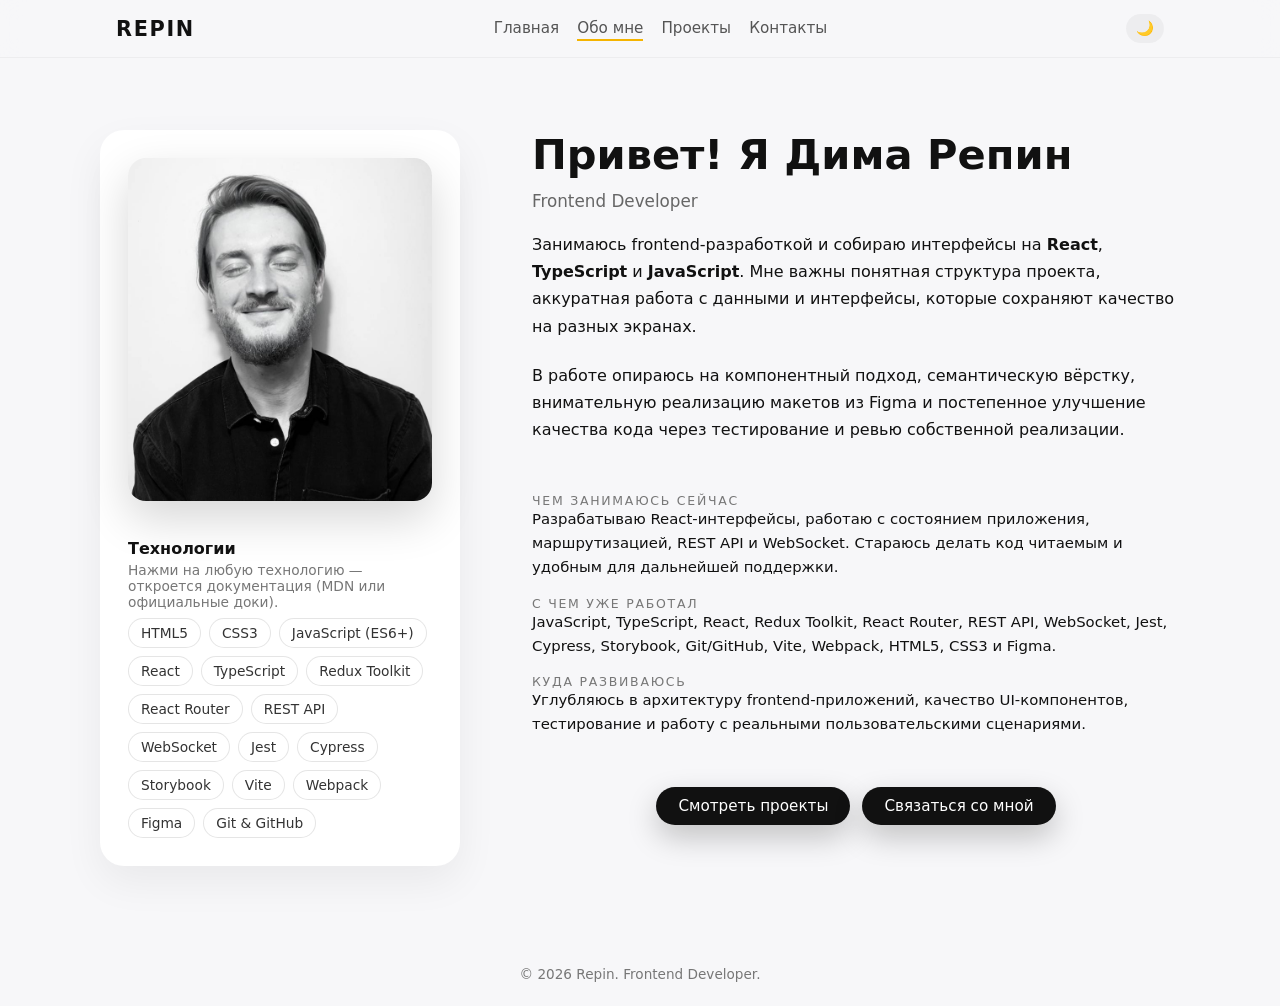
==== commit f450985f: "finalize portfolio polish" ====
--- a/about.html
+++ b/about.html
@@ -2,8 +2,12 @@
 <html lang="ru">
 <head>
   <meta charset="UTF-8" />
-  <title>Обо мне — Repin</title>
+  <title>About — Dmitry Repin</title>
   <meta name="viewport" content="width=device-width, initial-scale=1" />
+  <meta
+    name="description"
+    content="About Dmitry Repin, frontend developer working with React, TypeScript, Redux Toolkit, REST API, WebSocket and frontend testing."
+  />
 
   <script>
     (function () {
--- a/style.css
+++ b/style.css
@@ -138,7 +138,7 @@
 }
 
 .hero-section {
-  padding: 64px 16px 40px;
+  padding: 88px 16px 64px;
 }
 
 .hero-inner {
@@ -146,7 +146,7 @@
   margin: 0 auto;
   display: grid;
   grid-template-columns: minmax(0, 1.1fr) minmax(0, 1.4fr);
-  gap: 40px;
+  gap: 56px;
   align-items: center;
 }
 
@@ -169,7 +169,7 @@
 
 .hero-title {
   font-size: clamp(2.1rem, 3vw + 1rem, 2.8rem);
-  margin-bottom: 10px;
+  margin-bottom: 16px;
 }
 
 .hero-subtitle {
@@ -177,7 +177,7 @@
   font-size: 0.98rem;
   line-height: 1.7;
   color: #555;
-  margin-bottom: 20px;
+  margin-bottom: 28px;
 }
 
 html.dark .hero-subtitle {
@@ -190,12 +190,20 @@
   flex-wrap: wrap;
 }
 
+.hero-actions .btn {
+  width: auto;
+  min-width: 0;
+}
+
 .hero-actions-bottom {
   display: none;
 }
 
 .about-section {
-  padding: 64px 16px 48px;
+  min-height: calc(100vh - 110px);
+  display: flex;
+  align-items: center;
+  padding: 72px 16px 80px;
 }
 
 .about-inner {
@@ -203,7 +211,7 @@
   margin: 0 auto;
   display: grid;
   grid-template-columns: 360px minmax(0, 1fr);
-  gap: 48px;
+  gap: 72px;
   align-items: flex-start;
 }
 
@@ -215,7 +223,7 @@
   width: 100%;
   background: #fff;
   border-radius: 24px;
-  padding: 24px;
+  padding: 28px;
   box-shadow: 0 16px 40px rgba(0, 0, 0, 0.06);
   display: flex;
   flex-direction: column;
@@ -271,16 +279,16 @@
 }
 
 .about-text p {
-  margin-bottom: 14px;
+  margin-bottom: 18px;
   line-height: 1.7;
 }
 
 .about-list {
   list-style: none;
-  margin: 18px 0 22px;
+  margin: 28px 0 30px;
   display: flex;
   flex-direction: column;
-  gap: 10px;
+  gap: 16px;
 }
 
 .about-label {
@@ -393,6 +401,10 @@
   flex-wrap: wrap;
   justify-content: center;
 }
+
+.about-actions {
+  margin-top: 16px;
+}
 .projects-section .page-actions {
   margin-top: 32px;
   margin-bottom: 40px;
@@ -401,13 +413,13 @@
 
 .section-title {
   font-size: 1.7rem;
-  margin-bottom: 8px;
+  margin-bottom: 12px;
 }
 
 .section-subtitle {
   font-size: 0.98rem;
   color: #666;
-  margin-bottom: 26px;
+  margin-bottom: 36px;
 }
 
 html.dark .section-subtitle {
@@ -415,19 +427,19 @@
 }
 
 .services-section {
-  padding: 40px 0 60px;
+  padding: 72px 0 88px;
 }
 
 .services-grid {
   display: grid;
   grid-template-columns: repeat(auto-fit, minmax(240px, 1fr));
-  gap: 18px;
+  gap: 24px;
 }
 
 .service-card {
   background: #fff;
   border-radius: 18px;
-  padding: 18px 18px 16px;
+  padding: 24px;
   box-shadow: 0 10px 26px rgba(0, 0, 0, 0.06);
   transition: transform 0.2s ease, box-shadow 0.2s ease, background 0.25s ease;
 }
@@ -477,13 +489,13 @@
   padding: 0 16px 8px;
   display: grid;
   grid-template-columns: repeat(auto-fit, minmax(260px, 1fr));
-  gap: 18px;
+  gap: 24px;
 }
 
 .project-card {
   background: #fff;
   border-radius: 18px;
-  padding: 18px 18px 16px;
+  padding: 24px;
   box-shadow: 0 10px 26px rgba(0, 0, 0, 0.06);
   display: flex;
   flex-direction: column;
@@ -544,7 +556,7 @@
 }
 
 .project-link::after {
-  content: "↗";
+  content: "\2197";
   font-size: 0.85em;
   opacity: 0.7;
 }
@@ -604,7 +616,7 @@
 }
 
 .projects-subheading {
-  margin: 34px 0 18px;
+  margin: 56px 0 24px;
   font-size: 1.15rem;
   text-align: center;
 }
@@ -615,16 +627,20 @@
 
 .contacts-section .section-title {
   text-align: center;
-  margin-bottom: 10px;
+  margin-bottom: 14px;
 }
 
 .contacts-section .section-subtitle {
   text-align: center;
-  margin-bottom: 26px;
+  margin-bottom: 36px;
 }
 
 .contacts-section {
-  padding: 64px 0 40px;
+  min-height: calc(100vh - 110px);
+  display: flex;
+  flex-direction: column;
+  justify-content: center;
+  padding: 72px 0 88px;
 }
 
 .social-links {
@@ -637,8 +653,9 @@
 
 .contacts-links {
   max-width: 760px;
-  margin: 30px auto 0;
+  margin: 0 auto;
   padding: 0 16px;
+  gap: 18px;
 }
 
 .social-links a {
@@ -728,9 +745,29 @@
 }
 
 @media (max-width: 900px) {
+  .hero-section {
+    padding: 56px 16px 48px;
+  }
+
+  .about-section {
+    min-height: auto;
+    align-items: initial;
+    padding: 56px 16px;
+  }
+
+  .services-section {
+    padding: 56px 0 64px;
+  }
+
+  .contacts-section {
+    min-height: auto;
+    padding: 56px 0;
+  }
+
   .about-inner,
   .hero-inner {
     grid-template-columns: minmax(0, 1fr);
+    gap: 32px;
     text-align: left;
   }
 
@@ -833,8 +870,26 @@
 }
 
 @media (max-width: 720px) {
+  .section-subtitle {
+    padding-inline: 16px;
+  }
+
+  .nav-links {
+    gap: 14px;
+  }
+
+  .nav-link {
+    font-size: 0.98rem;
+  }
+
   .projects-grid {
-    padding-inline: 12px;
+    padding-inline: 16px;
+  }
+
+  .about-card,
+  .service-card,
+  .project-card {
+    padding: 20px;
   }
 
   .project-actions {
@@ -856,3 +911,25 @@
     max-width: 360px;
   }
 }
+
+a:focus-visible,
+button:focus-visible {
+  outline: 2px solid #f5b400;
+  outline-offset: 3px;
+}
+
+@media (prefers-reduced-motion: reduce) {
+  html {
+    scroll-behavior: auto;
+  }
+
+  .profile-photo {
+    animation: none;
+  }
+
+  .reveal {
+    opacity: 1;
+    transform: none;
+    transition: none;
+  }
+}
